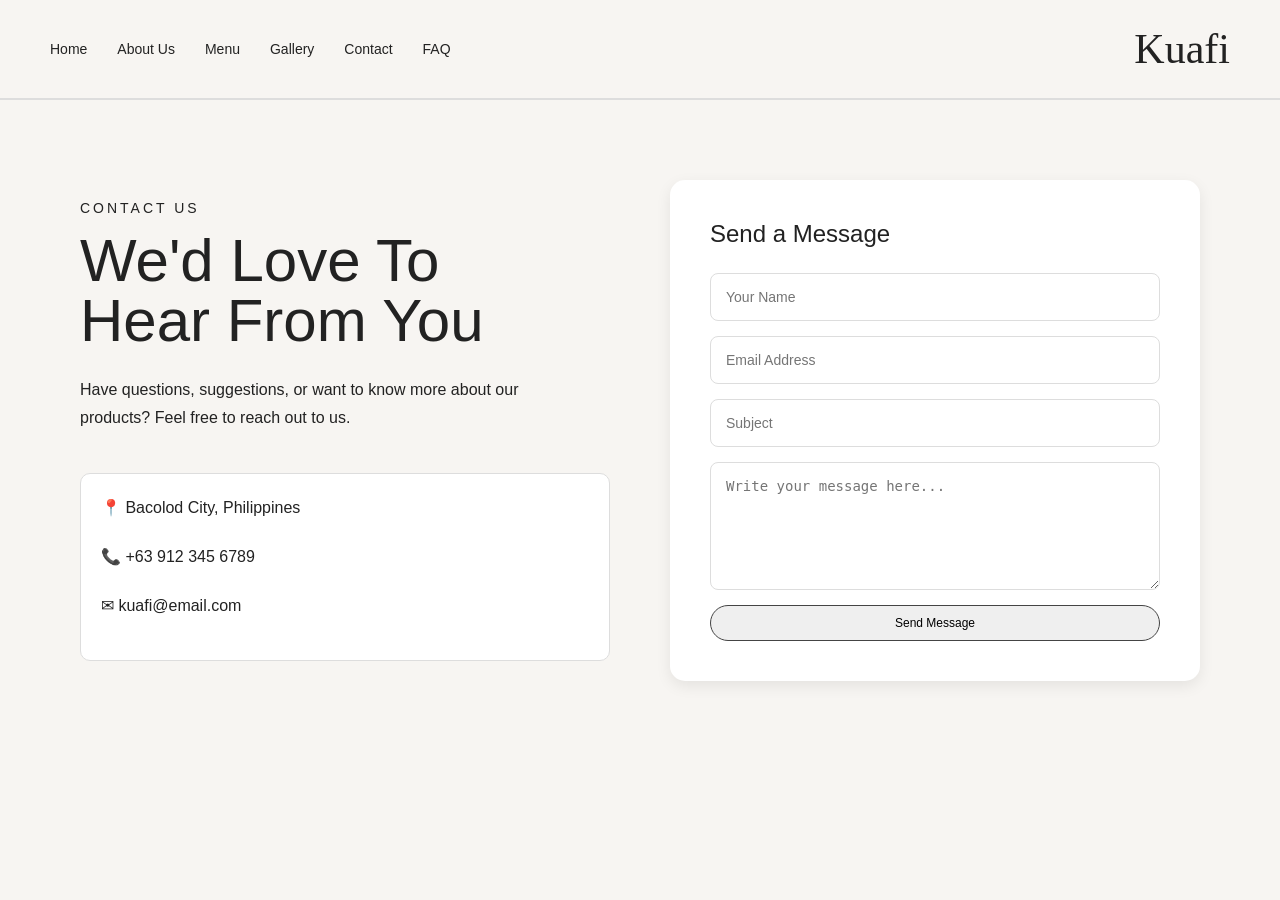
==== Contact Page.html @ 4621f214 "added new pages" ====
<!DOCTYPE html>
<html lang="en">
<head>
<meta charset="UTF-8">
<title>Contact Us - Kuafi</title>
<link rel="stylesheet" href="HomePage.css">
</head>

<body>

<header>

    <div class="top-nav">

        <div class="nav">

            <a href="Homepage.html">Home</a>
            <a href="About_section.html">About Us</a>
            <a href="menu.html">Menu</a>
            <a href="gallery.html">Gallery</a>
            <a href="contact.html">Contact</a>
            <a href="faq.html">FAQ</a>

        </div>

        <div class="logo">
            Kuafi
        </div>

    </div>

</header>

<section class="contact-section">

    <div class="contact-info">

        <span>CONTACT US</span>

        <h1>
            We'd Love To<br>
            Hear From You
        </h1>

        <p>
            Have questions, suggestions, or want to know more
            about our products? Feel free to reach out to us.
        </p>

        <div class="info-box">
            <p>📍 Bacolod City, Philippines</p>
            <p>📞 +63 912 345 6789</p>
            <p>✉ kuafi@email.com</p>
        </div>

    </div>


    <div class="contact-form">

        <h2>Send a Message</h2>

        <form>

            <input type="text" placeholder="Your Name" required>

            <input type="email" placeholder="Email Address" required>

            <input type="text" placeholder="Subject" required>

            <textarea placeholder="Write your message here..." rows="6"></textarea>

            <button type="submit" class="btn">
                Send Message
            </button>

        </form>

    </div>

</section>

</body>
</html>
---- HomePage.css ----
*{
    margin:0;
    padding:0;
    box-sizing:border-box;
}

body{
    font-family:Arial, sans-serif;
    background:#f7f5f2;
    color:#222;
}

a{
    text-decoration:none;
    color:#222;
}

header{
    border-bottom:1px solid #ddd;
}

.top-nav{
display:flex;
justify-content:space-between;
align-items:center;
padding:25px 50px;
border-bottom:1px solid #ddd;
background:#f7f5f2;
}

.nav{
display:flex;
gap:30px;
align-items:center;
}

.nav a{
font-size:14px;
position:relative;
transition:0.3s;
font-weight:500;
}

.nav a:hover{
color:#8B5E3C;
}

.nav a::after{
content:"";
position:absolute;
left:0;
bottom:-6px;
width:0%;
height:2px;
background:#8B5E3C;
transition:.3s;
}

.nav a:hover::after{
width:100%;
}

.logo{
font-size:42px;
font-family:Georgia, serif;
cursor:pointer;
transition:.3s;
}

.logo:hover{
transform:scale(1.05);
}

.hero-grid{
    display:grid;
    grid-template-columns:1fr 1fr;
    min-height:500px;
}

.hero-text{
    padding:60px;
    border-right:1px solid #ddd;
}

.hero-text p{
    max-width:300px;
    margin-bottom:40px;
    font-size:13px;
    line-height:1.7;
}

.hero-text h1{
    margin-top:50px;
    font-size:54px;
    line-height:1;
    font-weight:400;
}

.hero-image{
    display:flex;
}

.large{
    width:100%;
    height:500px;
}

.tabs{
    display:grid;
    grid-template-columns:repeat(6,1fr);
    border-top:1px solid #ddd;
    border-bottom:1px solid #ddd;
}

.tabs a{
    text-align:center;
    padding:12px;
    border-right:1px solid #ddd;
    font-size:13px;
}

.products{
    display:grid;
    grid-template-columns:repeat(4,1fr);
}

.product{
    border-right:1px solid #ddd;
    border-bottom:1px solid #ddd;
    padding:25px;
    text-align:center;
}

.product h4{
    margin-top:15px;
    margin-bottom:5px;
    font-size:13px;
}

.product p{
    font-size:12px;
}

.feature-grid{
    display:grid;
    grid-template-columns:1fr 1fr;
}

.feature-image{
    border-right:1px solid #ddd;
}

.huge{
    height:550px;
}

.feature-content{
    display:grid;
    grid-template-rows:1fr 1fr;
}

.feature-box{
    border-bottom:1px solid #ddd;
    padding:50px;
}

.feature-box h2{
    font-size:48px;
    font-weight:400;
    margin-bottom:15px;
}

.feature-box p{
    margin-bottom:25px;
}

.cta-grid{
    display:grid;
    grid-template-columns:1fr 1fr;
}

.cta-text{
    padding:60px;
    border-right:1px solid #ddd;
}

.cta-text p{
    max-width:350px;
    margin-bottom:40px;
    line-height:1.6;
}

.cta-text h2{
    margin-top:50px;
    font-size:52px;
    font-weight:400;
}

.cta-image .bag{
    height:450px;
}

.btn{
    display:inline-block;
    padding:10px 25px;
    border:1px solid #444;
    border-radius:30px;
    font-size:12px;
}

.footer{
    display:grid;
    grid-template-columns:1fr 1fr 2fr;
    gap:40px;
    padding:50px;
    border-top:1px solid #ddd;
}

.footer-column{
    display:flex;
    flex-direction:column;
    gap:10px;
}

.footer-column h4{
    margin-bottom:15px;
}

.footer-column a{
    text-decoration:none;
    color:#222;
    font-size:13px;
}

.newsletter form{
    display:flex;
    gap:10px;
}

.newsletter input{
    flex:1;
    padding:10px;
    border:none;
    border-bottom:1px solid #999;
    background:transparent;
    outline:none;
}

.newsletter button{
    padding:10px 20px;
    border:1px solid #444;
    border-radius:30px;
    background:none;
    cursor:pointer;
}

.newsletter form{
    display:flex;
    gap:10px;
}

.newsletter input{
    flex:1;
    padding:10px;
    border:none;
    border-bottom:1px solid #999;
    background:transparent;
}

.newsletter button{
    padding:10px 20px;
    border:1px solid #444;
    border-radius:30px;
    background:none;
    cursor:pointer;
}

.placeholder{
    margin:auto;
    border-radius:4px;
}

.dark{
    width:100px;
    height:150px;
    background:#3d2a20;
}

.mocha{
    width:100px;
    height:150px;
    background:#9c7a55;
}

.cream{
    width:100px;
    height:150px;
    background:#e8d7b4;
}

.caramel{
    width:100px;
    height:150px;
    background:#b06c4c;
}

.light{
    width:100px;
    height:150px;
    background:#f2efe2;
}

.large{
    background:#ece8e2;
}

.huge{
    background:#d8d8d8;
}

.bag{
    background:#ece8e2;
}

.about-hero{
display:grid;
grid-template-columns:1fr 1fr;
min-height:600px;
border-top:1px solid #ddd;
}

.about-text{
padding:80px;
display:flex;
flex-direction:column;
justify-content:center;
}

.about-text span{
font-size:14px;
letter-spacing:3px;
margin-bottom:20px;
}

.about-text h1{
font-size:65px;
font-weight:400;
line-height:1;
margin-bottom:30px;
}

.about-text p{
line-height:1.8;
max-width:450px;
margin-bottom:30px;
}

.about-photo{
display:flex;
align-items:center;
justify-content:center;
}

.mission{
padding:80px;
text-align:center;
}

.mission h2{
font-size:50px;
margin-bottom:50px;
font-weight:400;
}

.mission-grid{
display:grid;
grid-template-columns:repeat(3,1fr);
gap:30px;
}

.mission-card{
padding:40px;
background:white;
border-radius:10px;
box-shadow:0 5px 15px rgba(0,0,0,0.1);
font-size:20px;
}

.mission-card h3{
margin:15px 0;
}

.mission-card p{
font-size:14px;
line-height:1.6;
}

.bottom-message{
padding:100px;
text-align:center;
}

.bottom-message h2{
font-size:50px;
font-weight:400;
margin-bottom:30px;
}

.btn{
    transition:0.3s ease;
}

.btn:hover{
    background:#222;
    color:white;
    transform:translateY(-3px);
    box-shadow:0px 5px 15px rgba(0,0,0,0.2);
}

.contact-section{
display:grid;
grid-template-columns:1fr 1fr;
padding:80px;
gap:60px;
min-height:600px;
}

.contact-info{
display:flex;
flex-direction:column;
justify-content:center;
}

.contact-info span{
font-size:14px;
letter-spacing:3px;
margin-bottom:15px;
}

.contact-info h1{
font-size:60px;
font-weight:400;
line-height:1;
margin-bottom:25px;
}

.contact-info p{
line-height:1.8;
margin-bottom:20px;
max-width:450px;
}

.info-box{
margin-top:20px;
padding:20px;
border:1px solid #ddd;
border-radius:10px;
background:white;
}

.contact-form{
padding:40px;
background:white;
border-radius:15px;
box-shadow:0px 5px 15px rgba(0,0,0,0.08);
}

.contact-form h2{
margin-bottom:25px;
font-weight:400;
}

.contact-form form{
display:flex;
flex-direction:column;
gap:15px;
}

.contact-form input,
.contact-form textarea{
padding:15px;
border:1px solid #ddd;
border-radius:8px;
outline:none;
font-size:14px;
}

.contact-form input:focus,
.contact-form textarea:focus{
border-color:#555;
}
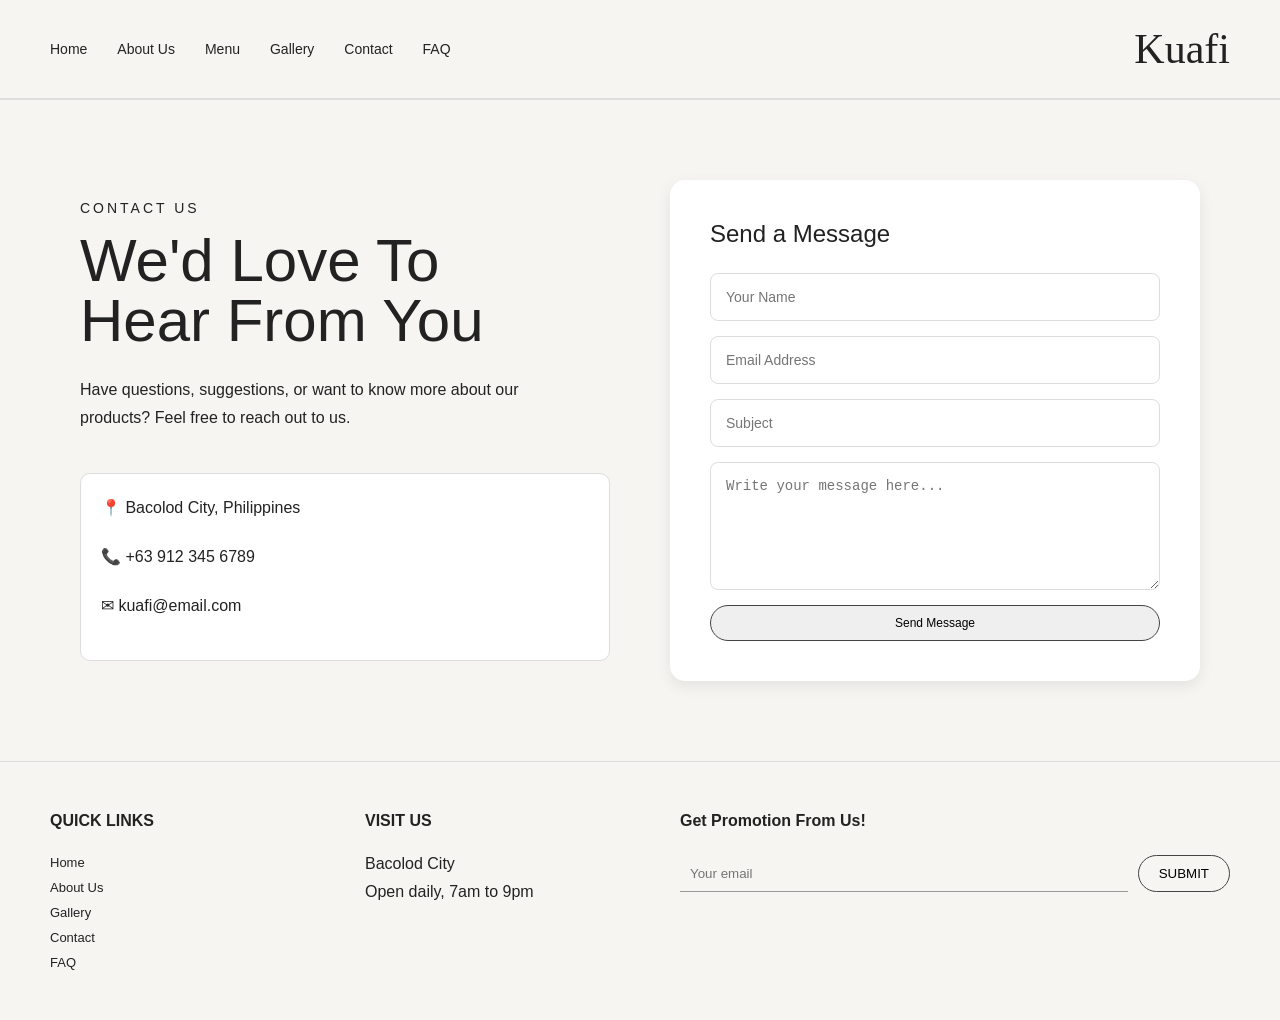
==== commit 024ddb73: "changes" ====
--- a/Contact Page.html
+++ b/Contact Page.html
@@ -3,7 +3,7 @@
 <head>
 <meta charset="UTF-8">
 <title>Contact Us - Kuafi</title>
-<link rel="stylesheet" href="HomePage.css">
+<link rel="stylesheet" href="Contact Page.css">
 </head>
 
 <body>
@@ -13,14 +13,12 @@
     <div class="top-nav">
 
         <div class="nav">
-
-            <a href="Homepage.html">Home</a>
-            <a href="About_section.html">About Us</a>
-            <a href="menu.html">Menu</a>
-            <a href="gallery.html">Gallery</a>
-            <a href="contact.html">Contact</a>
-            <a href="faq.html">FAQ</a>
-
+            <a href="HomePage.html">Home</a>
+            <a href="About Us.html">About Us</a>
+            <a href="Services&Products.html">Menu</a>
+            <a href="Gallery.html">Gallery</a>
+            <a href="Contact Page.html">Contact</a>
+            <a href="FAQ.html">FAQ</a>
         </div>
 
         <div class="logo">
@@ -80,5 +78,33 @@
 
 </section>
 
+<!-- footer -->
+<div class="footer">
+ 
+    <div class="footer-column">
+        <h4>QUICK LINKS</h4>
+        <a href="#">Home</a>
+        <a href="#">About Us</a>
+        <a href="#">Gallery</a>
+        <a href="#">Contact</a>
+        <a href="#">FAQ</a>
+    </div>
+ 
+    <div class="footer-column">
+        <h4>VISIT US</h4>
+        <p>Bacolod City</p>
+        <p>Open daily, 7am to 9pm</p>
+    </div>
+ 
+    <div class="footer-column newsletter">
+        <h4>Get Promotion From Us!</h4>
+        <form>
+            <input type="email" placeholder="Your email">
+            <button type="submit">SUBMIT</button>
+        </form>
+    </div>
+ 
+</div>
+
 </body>
 </html>
--- a/Contact Page.css
+++ b/Contact Page.css
@@ -0,0 +1,251 @@
+/* ─── RESET ──────────────────────────────── */
+
+* {
+    margin: 0;
+    padding: 0;
+    box-sizing: border-box;
+}
+
+/* ─── BASE ───────────────────────────────── */
+
+body {
+    font-family: Arial, sans-serif;
+    background: #f7f5f2;
+    color: #222;
+}
+
+a {
+    text-decoration: none;
+    color: #222;
+}
+
+/* ─── HEADER ─────────────────────────────── */
+
+header {
+    border-bottom: 1px solid #ddd;
+}
+
+.top-nav {
+    display: flex;
+    justify-content: space-between;
+    align-items: center;
+    padding: 25px 50px;
+    border-bottom: 1px solid #ddd;
+    background: #f7f5f2;
+}
+
+/* ─── NAV ────────────────────────────────── */
+
+.nav {
+    display: flex;
+    gap: 30px;
+    align-items: center;
+}
+
+.nav a {
+    font-size: 14px;
+    position: relative;
+    transition: 0.3s;
+    font-weight: 500;
+}
+
+.nav a:hover {
+    color: #8B5E3C;
+}
+
+.nav a::after {
+    content: "";
+    position: absolute;
+    left: 0;
+    bottom: -6px;
+    width: 0%;
+    height: 2px;
+    background: #8B5E3C;
+    transition: .3s;
+}
+
+.nav a:hover::after {
+    width: 100%;
+}
+
+/* ─── LOGO ───────────────────────────────── */
+
+.logo {
+    font-size: 42px;
+    font-family: Georgia, serif;
+    cursor: pointer;
+    transition: .3s;
+}
+
+.logo:hover {
+    transform: scale(1.05);
+}
+
+/* ─── BUTTON ─────────────────────────────── */
+
+.btn {
+    display: inline-block;
+    padding: 10px 25px;
+    border: 1px solid #444;
+    border-radius: 30px;
+    font-size: 12px;
+    transition: 0.3s ease;
+}
+
+.btn:hover {
+    background: #222;
+    color: white;
+    transform: translateY(-3px);
+    box-shadow: 0px 5px 15px rgba(0,0,0,0.2);
+}
+
+/* ─── CONTACT SECTION ────────────────────── */
+
+.contact-section {
+    display: grid;
+    grid-template-columns: 1fr 1fr;
+    padding: 80px;
+    gap: 60px;
+    min-height: 600px;
+}
+
+/* ─── CONTACT INFO (LEFT) ────────────────── */
+
+.contact-info {
+    display: flex;
+    flex-direction: column;
+    justify-content: center;
+}
+
+.contact-info span {
+    font-size: 14px;
+    letter-spacing: 3px;
+    margin-bottom: 15px;
+}
+
+.contact-info h1 {
+    font-size: 60px;
+    font-weight: 400;
+    line-height: 1;
+    margin-bottom: 25px;
+}
+
+.contact-info p {
+    line-height: 1.8;
+    margin-bottom: 20px;
+    max-width: 450px;
+}
+
+.info-box {
+    margin-top: 20px;
+    padding: 20px;
+    border: 1px solid #ddd;
+    border-radius: 10px;
+    background: white;
+}
+
+/* ─── CONTACT FORM (RIGHT) ───────────────── */
+
+.contact-form {
+    padding: 40px;
+    background: white;
+    border-radius: 15px;
+    box-shadow: 0px 5px 15px rgba(0,0,0,0.08);
+}
+
+.contact-form h2 {
+    margin-bottom: 25px;
+    font-weight: 400;
+}
+
+.contact-form form {
+    display: flex;
+    flex-direction: column;
+    gap: 15px;
+}
+
+.contact-form input,
+.contact-form textarea {
+    padding: 15px;
+    border: 1px solid #ddd;
+    border-radius: 8px;
+    outline: none;
+    font-size: 14px;
+}
+
+.contact-form input:focus,
+.contact-form textarea:focus {
+    border-color: #555;
+}
+
+/* footer */
+.footer{
+    display:grid;
+    grid-template-columns:1fr 1fr 2fr;
+    gap:40px;
+    padding:50px;
+    border-top:1px solid #ddd;
+}
+
+.footer-column{
+    display:flex;
+    flex-direction:column;
+    gap:10px;
+}
+
+.footer-column h4{
+    margin-bottom:15px;
+    cursor: default;
+}
+
+.footer-column a{
+    text-decoration:none;
+    color:#222;
+    font-size:13px;
+    transition: 0.3s;
+}
+
+.footer-column a:hover{
+    color:#8b5e3c;
+}
+
+.footer-column p{
+    cursor: default;
+}
+
+.newsletter form{
+    display:flex;
+    gap:10px;
+}
+
+.newsletter input{
+    flex:1;
+    padding:10px;
+    border:none;
+    border-bottom:1px solid #999;
+    background:transparent;
+    outline:none;
+}
+
+.newsletter input:focus{
+    border-bottom:2px solid #3B2A1E;
+}
+
+.newsletter button{
+    padding:10px 20px;
+    border:1px solid #444;
+    border-radius:30px;
+    background:none;
+    cursor:pointer;
+    transition: 0.3s;
+}
+
+.newsletter button:hover{
+    background:#3B2A1E;
+    color:white;
+}
+
+.placeholder{
+    margin:auto;
+    border-radius:4px;
+}
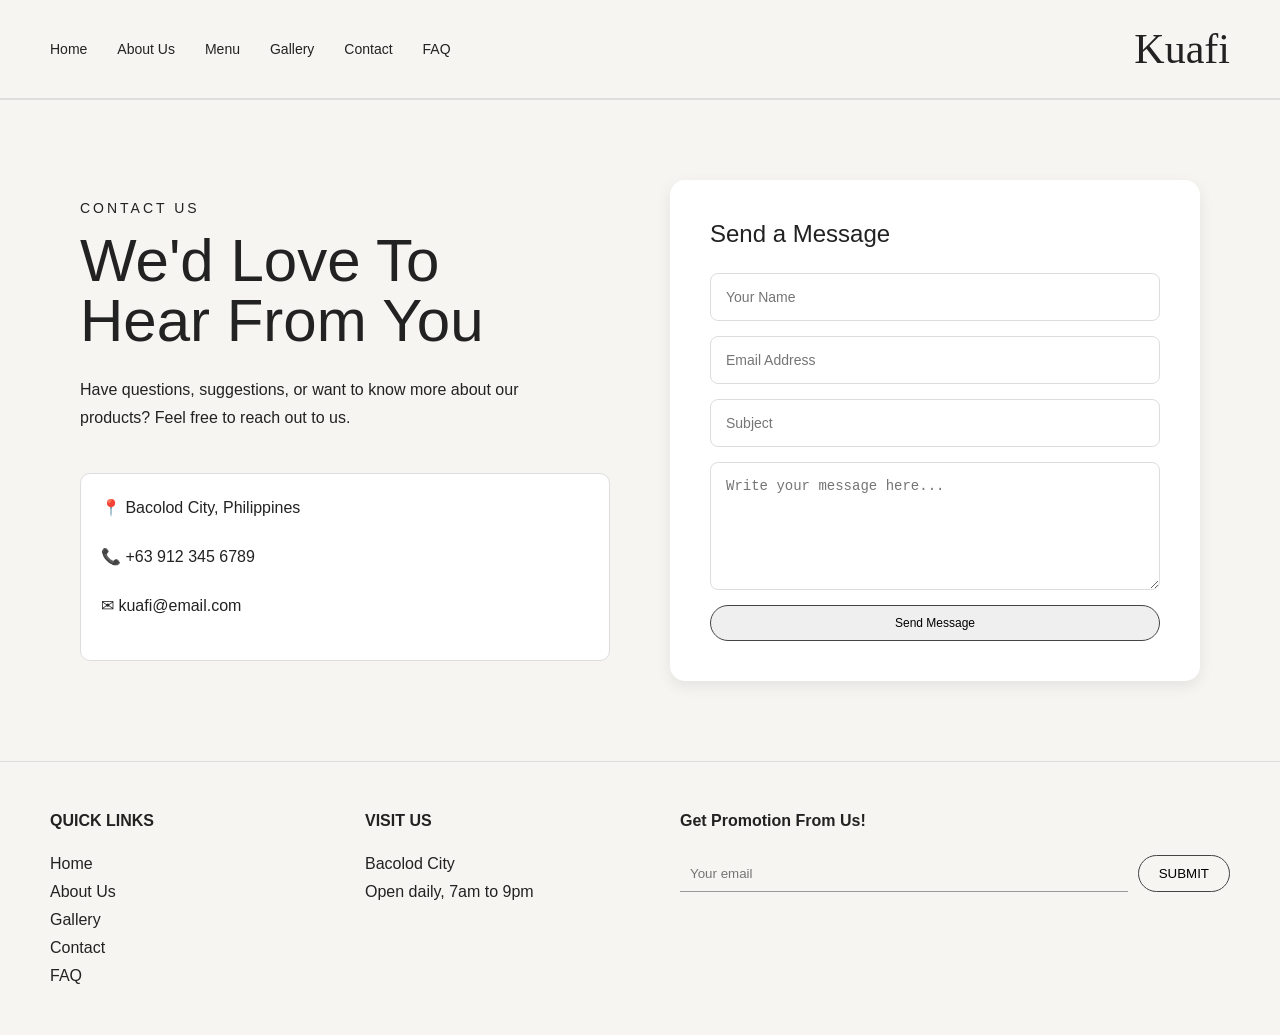
==== commit dd79bd38: "massive update" ====
--- a/Contact Page.html
+++ b/Contact Page.html
@@ -83,11 +83,11 @@
  
     <div class="footer-column">
         <h4>QUICK LINKS</h4>
-        <a href="#">Home</a>
-        <a href="#">About Us</a>
-        <a href="#">Gallery</a>
-        <a href="#">Contact</a>
-        <a href="#">FAQ</a>
+        <a href="HomePage.html">Home</a>
+        <a href="About Us.html">About Us</a>
+        <a href="Gallery.html">Gallery</a>
+        <a href="Contact Page.html">Contact</a>
+        <a href="FAQ.html">FAQ</a>
     </div>
  
     <div class="footer-column">
--- a/Contact Page.css
+++ b/Contact Page.css
@@ -93,7 +93,7 @@
 }
 
 .btn:hover {
-    background: #222;
+    background: #3B2A1E;
     color: white;
     transform: translateY(-3px);
     box-shadow: 0px 5px 15px rgba(0,0,0,0.2);
@@ -198,15 +198,30 @@
     cursor: default;
 }
 
-.footer-column a{
-    text-decoration:none;
-    color:#222;
-    font-size:13px;
+.footer-column a {
+    position: relative;
     transition: 0.3s;
-}
-
-.footer-column a:hover{
-    color:#8b5e3c;
+    text-decoration: none;
+    color: #222;
+}
+
+.footer-column a:hover {
+    color: #8B5E3C;
+}
+
+.footer-column a::after {
+    content: "";
+    position: absolute;
+    left: 0;
+    bottom: -4px;
+    width: 0%;
+    height: 2px;
+    background: #8B5E3C;
+    transition: 0.5s;
+}
+
+.footer-column a:hover::after {
+    width: 30%;
 }
 
 .footer-column p{
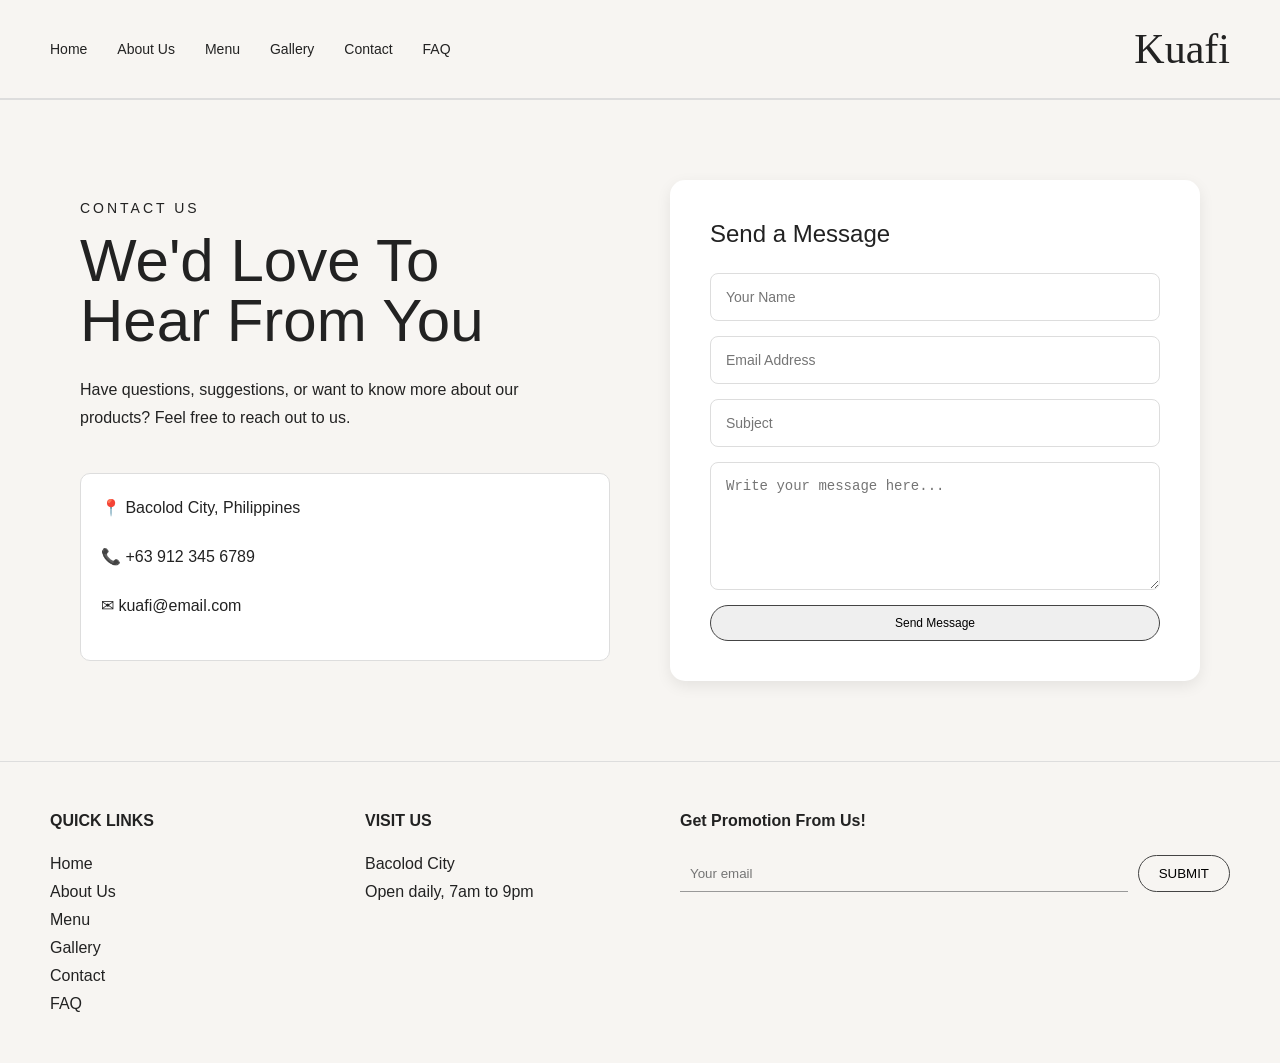
==== commit 0f459a51: "added pic" ====
--- a/Contact Page.html
+++ b/Contact Page.html
@@ -85,6 +85,7 @@
         <h4>QUICK LINKS</h4>
         <a href="HomePage.html">Home</a>
         <a href="About Us.html">About Us</a>
+        <a href="Services&Products.html">Menu</a>
         <a href="Gallery.html">Gallery</a>
         <a href="Contact Page.html">Contact</a>
         <a href="FAQ.html">FAQ</a>
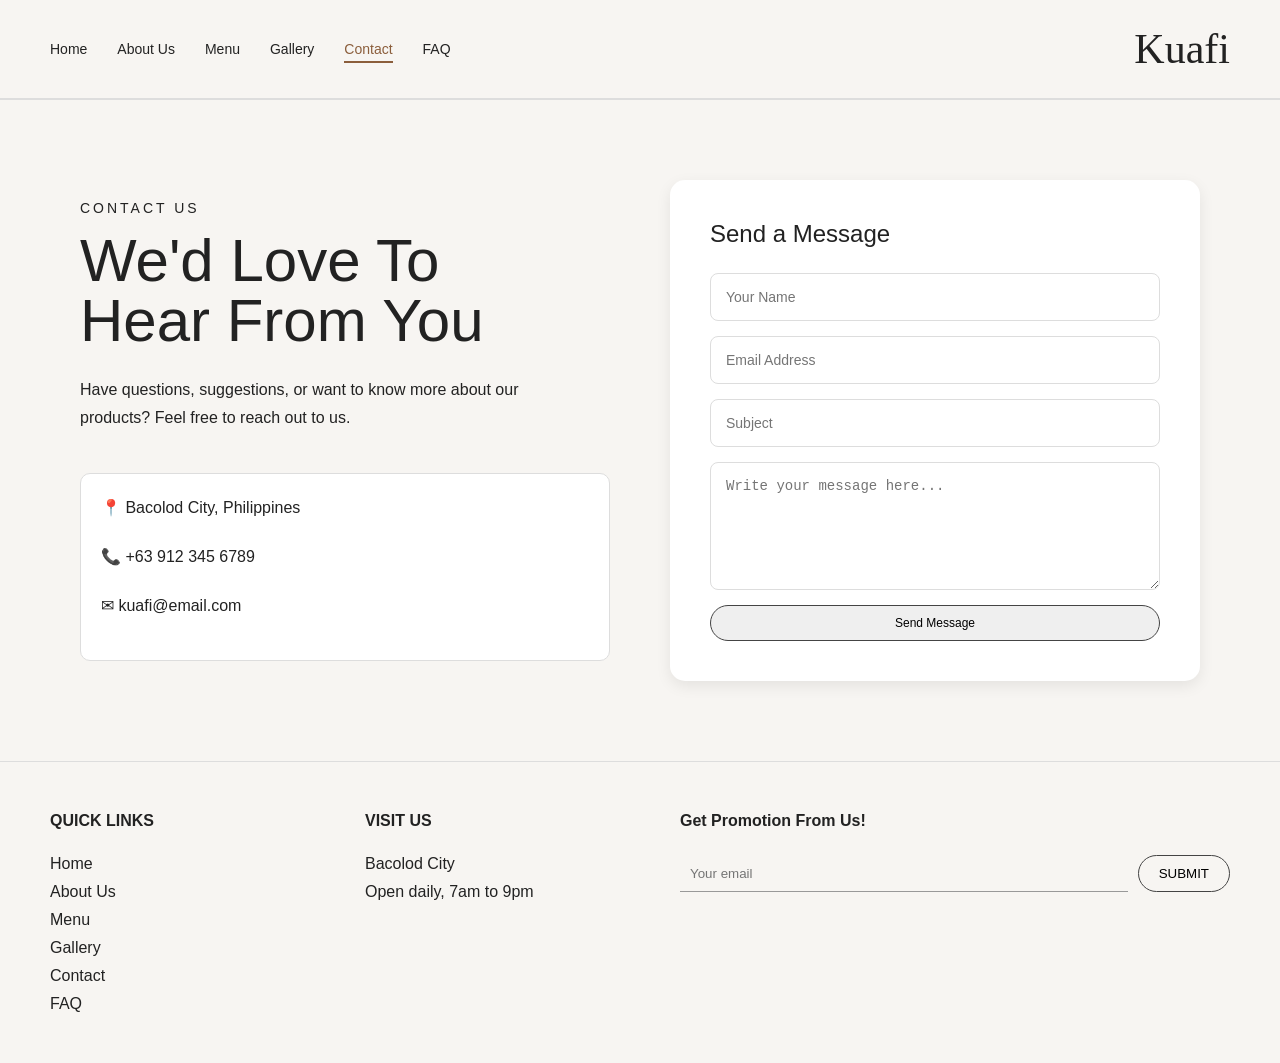
==== commit d6b74c45: "cwc" ====
--- a/Contact Page.html
+++ b/Contact Page.html
@@ -17,7 +17,7 @@
             <a href="About Us.html">About Us</a>
             <a href="Services&Products.html">Menu</a>
             <a href="Gallery.html">Gallery</a>
-            <a href="Contact Page.html">Contact</a>
+            <a class="active" href="Contact Page.html">Contact</a>
             <a href="FAQ.html">FAQ</a>
         </div>
 
--- a/Contact Page.css
+++ b/Contact Page.css
@@ -1,13 +1,9 @@
-/* ─── RESET ──────────────────────────────── */
-
 * {
     margin: 0;
     padding: 0;
     box-sizing: border-box;
 }
 
-/* ─── BASE ───────────────────────────────── */
-
 body {
     font-family: Arial, sans-serif;
     background: #f7f5f2;
@@ -18,8 +14,6 @@
     text-decoration: none;
     color: #222;
 }
-
-/* ─── HEADER ─────────────────────────────── */
 
 header {
     border-bottom: 1px solid #ddd;
@@ -33,8 +27,6 @@
     border-bottom: 1px solid #ddd;
     background: #f7f5f2;
 }
-
-/* ─── NAV ────────────────────────────────── */
 
 .nav {
     display: flex;
@@ -68,7 +60,19 @@
     width: 100%;
 }
 
-/* ─── LOGO ───────────────────────────────── */
+.nav .active {
+    color: #8B5E3C;
+}
+
+.nav .active::after {
+    content: "";
+    position: absolute;
+    left: 0;
+    bottom: -6px;
+    width: 100%;
+    height: 2px;
+    background: #8B5E3C;
+}
 
 .logo {
     font-size: 42px;
@@ -80,8 +84,6 @@
 .logo:hover {
     transform: scale(1.05);
 }
-
-/* ─── BUTTON ─────────────────────────────── */
 
 .btn {
     display: inline-block;
@@ -99,8 +101,6 @@
     box-shadow: 0px 5px 15px rgba(0,0,0,0.2);
 }
 
-/* ─── CONTACT SECTION ────────────────────── */
-
 .contact-section {
     display: grid;
     grid-template-columns: 1fr 1fr;
@@ -109,8 +109,6 @@
     min-height: 600px;
 }
 
-/* ─── CONTACT INFO (LEFT) ────────────────── */
-
 .contact-info {
     display: flex;
     flex-direction: column;
@@ -143,8 +141,6 @@
     border-radius: 10px;
     background: white;
 }
-
-/* ─── CONTACT FORM (RIGHT) ───────────────── */
 
 .contact-form {
     padding: 40px;
